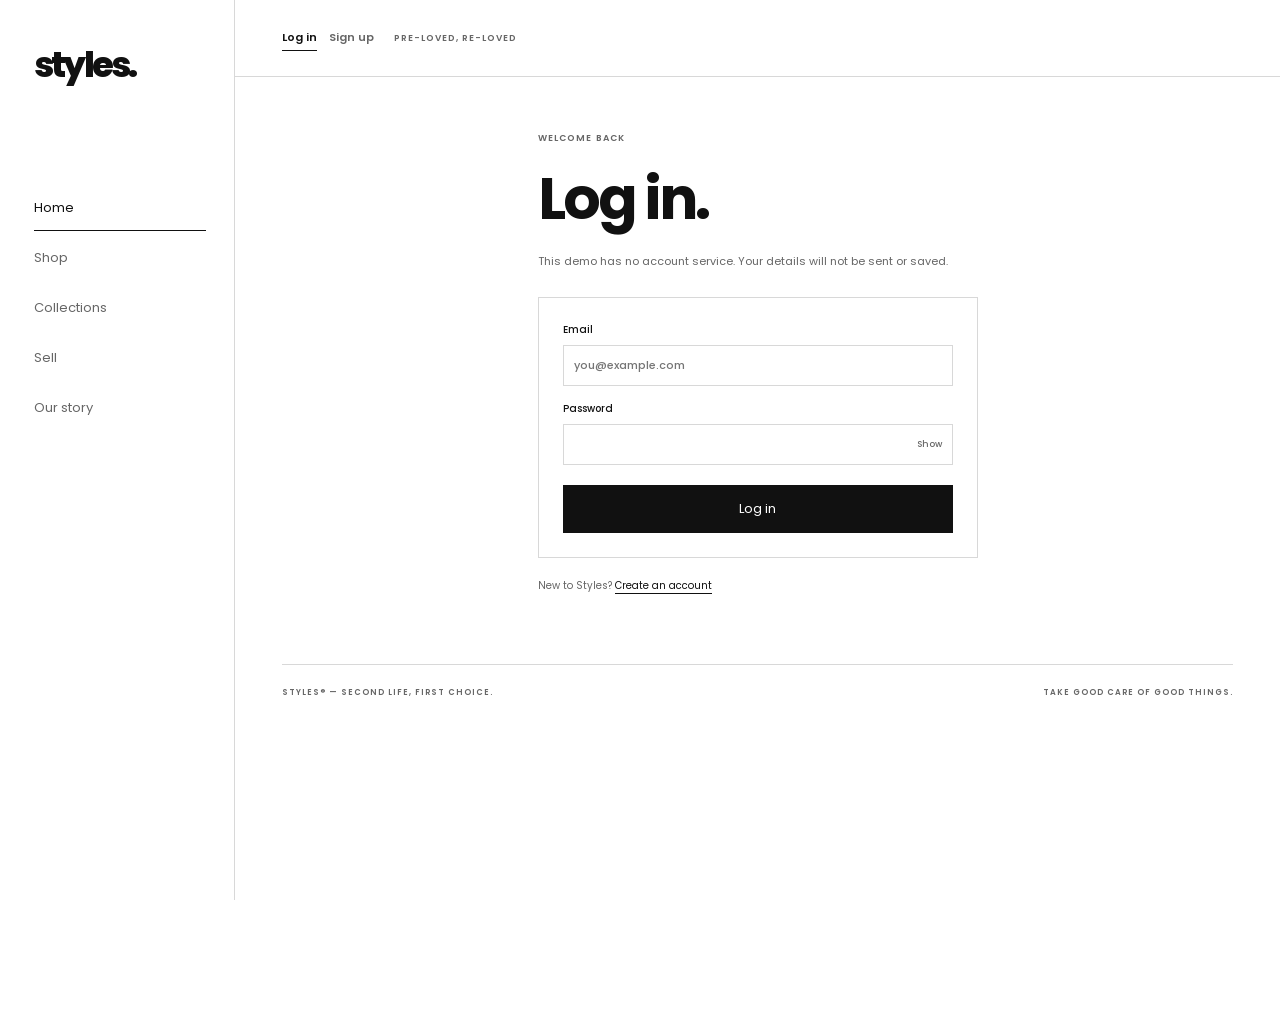
==== login.html @ 075c81fc "Commiti i pare - Norik Mala (faqet index, login, sign up)." ====
<!DOCTYPE html>
<html lang="en">
<head>
    <meta charset="UTF-8">
    <meta name="viewport" content="width=device-width, initial-scale=1.0">
    <meta name="theme-color" content="#ffffff">
    <title>Log in - Styles</title>
    <link href="https://fonts.googleapis.com/css2?family=Poppins:wght@400;500;600;700;800&display=swap" rel="stylesheet">
    <link rel="stylesheet" href="styles.css">
</head>
<body class="auth-page">
    <header>
        <div class="header-left">
            <a class="mobile-logo" href="index.html">styles<span>.</span></a>
            <nav class="account-links" aria-label="Account">
                <a class="active" href="login.html" aria-current="page">Log in</a>
                <a href="signup.html">Sign up</a>
            </nav>
            <p>Pre-loved, re-loved</p>
        </div>
    </header>
    <aside>
        <a class="logo" href="index.html">styles<span>.</span></a>
        <nav aria-label="Main navigation">
            <a href="index.html" class="active" aria-current="page">Home</a>
            <a href="shop.html">Shop</a>
            <a href="collections.html">Collections</a>
            <a href="sell.html">Sell</a>
            <a href="about.html">Our story</a>
        </nav>
    </aside>
    <main>
        <section class="auth-layout">
            <p class="auth-eyebrow">WELCOME BACK</p>
            <h1>Log in<span class="accent-dot">.</span></h1>
            <p class="auth-note">This demo has no account service. Your details will not be sent or saved.</p>
            <form class="auth-form" id="auth-form">
                <label>Email
                    <input type="email" name="email" autocomplete="email" placeholder="you@example.com" required>
                </label>
                <label>Password
                    <span class="password-field">
                        <input id="login-password" type="password" name="password" autocomplete="current-password" minlength="8" required>
                        <button class="password-toggle" type="button" aria-controls="login-password" aria-pressed="false">Show</button>
                    </span>
                </label>
                <button class="button" type="submit">Log in</button>
                <p class="auth-result" role="status" hidden>Demo only: sign-in is not connected and no details were sent.</p>
            </form>
            <p class="auth-switch">New to Styles? <a href="signup.html">Create an account</a></p>
        </section>
        <footer class="site-footer">
            <span>STYLES® — SECOND LIFE, FIRST CHOICE.</span>
            <span>TAKE GOOD CARE OF GOOD THINGS.</span>
        </footer>
    </main>
    <script src="script.js"></script>
</body>
</html>
---- styles.css ----
:root {
    --paper: #ffffff;
    --ink: #111111;
    --line: rgba(17, 17, 17, 0.16);
    --muted: #666666;
    --font: "Poppins", "Arial", sans-serif;
}

* {
    box-sizing: border-box;
}

html {
    scroll-behavior: smooth;
}

body {
    margin: 0;
    background: var(--paper);
    color: var(--ink);
    font-family: var(--font);
    font-size: 13px;
}

a {
    color: inherit;
    text-decoration: none;
}

a:hover {
    text-decoration: underline;
    text-decoration-color: var(--ink);
    text-underline-offset: 4px;
}

button,
input {
    font: inherit;
}

img {
    display: block;
    width: 100%;
}

aside {
    position: fixed;
    z-index: 3;
    top: 0;
    bottom: 0;
    left: 0;
    width: 235px;
    padding: 38px 28px 27px 34px;
    border-right: 1px solid var(--line);
    background: var(--paper);
}

.logo {
    display: block;
    width: fit-content;
    font-size: 35px;
    font-weight: 800;
    letter-spacing: -2.8px;
}

.mobile-logo {
    display: none;
}

aside nav {
    display: grid;
    gap: 5px;
    margin-top: 95px;
}

aside nav a {
    min-height: 42px;
    border-bottom: 1px solid transparent;
    padding: 12px 0;
    color: var(--muted);
    font-size: 13px;
}

aside nav a:hover,
aside nav a.active {
    border-bottom-color: var(--ink);
    color: var(--ink);
    text-decoration: none;
}

main {
    min-height: 100vh;
    margin-left: 235px;
    padding: 0 47px;
}

header {
    display: flex;
    height: 77px;
    align-items: center;
    justify-content: space-between;
    margin-left: 235px;
    padding: 0 47px;
    border-bottom: 1px solid var(--line);
}

header p {
    color: var(--muted);
    font-size: 9px;
    font-weight: 600;
    letter-spacing: 1px;
    text-transform: uppercase;
}

.header-left {
    display: flex;
    align-items: center;
    gap: 20px;
}

.account-links {
    display: flex;
    align-items: center;
    gap: 12px;
    margin: 0;
}

.account-links a {
    border-bottom: 1px solid transparent;
    padding: 4px 0;
    color: var(--muted);
    font-size: 11px;
    font-weight: 600;
}

.account-links a:hover,
.account-links a.active {
    border-bottom-color: var(--ink);
    color: var(--ink);
    text-decoration: none;
}

[hidden] {
    display: none;
}

.hero {
    display: grid;
    min-height: 552px;
    grid-template-columns: 0.94fr 1.06fr;
    border-bottom: 1px solid var(--line);
}

.hero-copy {
    display: flex;
    flex-direction: column;
    align-items: flex-start;
    justify-content: center;
    padding: 42px 40px 42px 0;
}

.hero-copy > p:first-child {
    color: var(--muted);
    font-size: 9px;
    font-weight: 600;
    letter-spacing: 1.15px;
}

.hero-copy h1 {
    margin: 22px 0 0;
    font-size: clamp(48px, 5.2vw, 76px);
    font-weight: 700;
    letter-spacing: -5px;
    line-height: 0.99;
}

.hero-copy > p:last-of-type {
    max-width: 370px;
    margin: 20px 0 0;
    color: var(--muted);
    line-height: 1.9;
}

.actions {
    display: flex;
    align-items: center;
    gap: 18px;
    margin-top: 27px;
}

.actions a:last-child {
    border-bottom: 1px solid var(--line);
    padding: 8px 0;
    font-size: 11px;
}

.button {
    display: inline-block;
    min-height: 45px;
    border: 1px solid var(--ink);
    padding: 13px 17px;
    background: var(--ink);
    color: var(--paper);
    cursor: pointer;
}

.button:hover {
    background: var(--paper);
    color: var(--ink);
    text-decoration: none;
}

.hero > img {
    height: 552px;
    object-fit: cover;
    object-position: center 39%;
    filter: saturate(0.75);
}

main > .page > h2 {
    margin: 39px 0 17px;
}

.products {
    display: grid;
    grid-template-columns: repeat(3, minmax(0, 1fr));
    gap: 20px;
}

.card {
    position: relative;
    min-width: 0;
}

.card img {
    height: 228px;
    object-fit: cover;
}

.card h3 {
    margin: 11px 0 4px;
    font-size: 11px;
    font-weight: 600;
}

.card p {
    margin: 0;
    color: var(--muted);
    font-size: 9px;
}

.site-footer {
    display: flex;
    min-height: 58px;
    align-items: center;
    justify-content: space-between;
    gap: 16px;
    margin-top: 37px;
    border-top: 1px solid var(--line);
    color: var(--muted);
    font-size: 8px;
    font-weight: 600;
    letter-spacing: 1px;
}

.auth-layout {
    width: min(440px, 100%);
    margin: 55px auto 70px;
}

.auth-eyebrow {
    margin: 0;
    color: var(--muted);
    font-size: 9px;
    font-weight: 600;
    letter-spacing: 1.15px;
}

.auth-layout h1 {
    margin: 10px 0;
    font-size: clamp(42px, 6vw, 58px);
    letter-spacing: -3px;
}

.auth-note {
    margin: 0 0 25px;
    color: var(--muted);
    font-size: 11px;
    line-height: 1.8;
}

.auth-form {
    border: 1px solid var(--line);
    padding: 24px;
    background: var(--paper);
}

.auth-form label {
    display: block;
    margin-bottom: 15px;
    font-size: 10px;
    font-weight: 500;
}

.auth-form input {
    display: block;
    width: 100%;
    height: 41px;
    margin-top: 7px;
    border: 1px solid var(--line);
    padding: 0 10px;
    outline-color: var(--ink);
    background: transparent;
    color: var(--ink);
    font-size: 11px;
}

.auth-form input:hover {
    border-color: var(--ink);
}

.password-field {
    position: relative;
    display: block;
}

.password-field input {
    padding-right: 58px;
}

.password-toggle {
    position: absolute;
    top: 50%;
    right: 9px;
    transform: translateY(-50%);
    border: 0;
    padding: 4px 2px;
    background: transparent;
    color: var(--muted);
    font-size: 9px;
    cursor: pointer;
}

.password-toggle:hover {
    color: var(--ink);
    text-decoration: underline;
    text-underline-offset: 3px;
}

.auth-form .button {
    width: 100%;
    margin-top: 5px;
}

.auth-result {
    margin: 15px 0 0;
    color: var(--ink);
    font-size: 10px;
    line-height: 1.7;
}

.auth-switch {
    margin-top: 20px;
    color: var(--muted);
    font-size: 10px;
}

.auth-switch a {
    border-bottom: 1px solid var(--ink);
    color: var(--ink);
}

@media (max-width: 900px) {
    aside {
        position: static;
        width: 100%;
        height: auto;
        border-right: 0;
        border-bottom: 1px solid var(--line);
        padding: 14px 20px;
    }

    aside > .logo {
        display: none;
    }

    .mobile-logo {
        display: block;
        width: fit-content;
        font-size: 25px;
        font-weight: 800;
        letter-spacing: -2px;
    }

    .header-left {
        gap: 12px;
    }

    aside nav {
        display: flex;
        flex-wrap: wrap;
        gap: 0 18px;
        margin-top: 0;
    }

    main,
    header {
        margin-left: 0;
        padding: 0 20px;
    }

    .hero {
        display: flex;
        flex-direction: column;
    }

    .hero-copy {
        min-height: 380px;
    }

    .hero > img {
        height: 400px;
    }

    .products {
        display: flex;
        flex-wrap: wrap;
    }

    .products > .card {
        flex: 0 1 calc(50% - 10px);
    }

    .site-footer {
        flex-wrap: wrap;
        padding: 14px 0;
    }
}

@media (max-width: 540px) {
    .header-left > p {
        display: none;
    }

    .hero-copy {
        min-height: 330px;
    }

    .hero-copy h1 {
        letter-spacing: -3px;
    }

    .hero > img {
        height: 330px;
    }

    .products > .card img {
        height: 170px;
    }
}
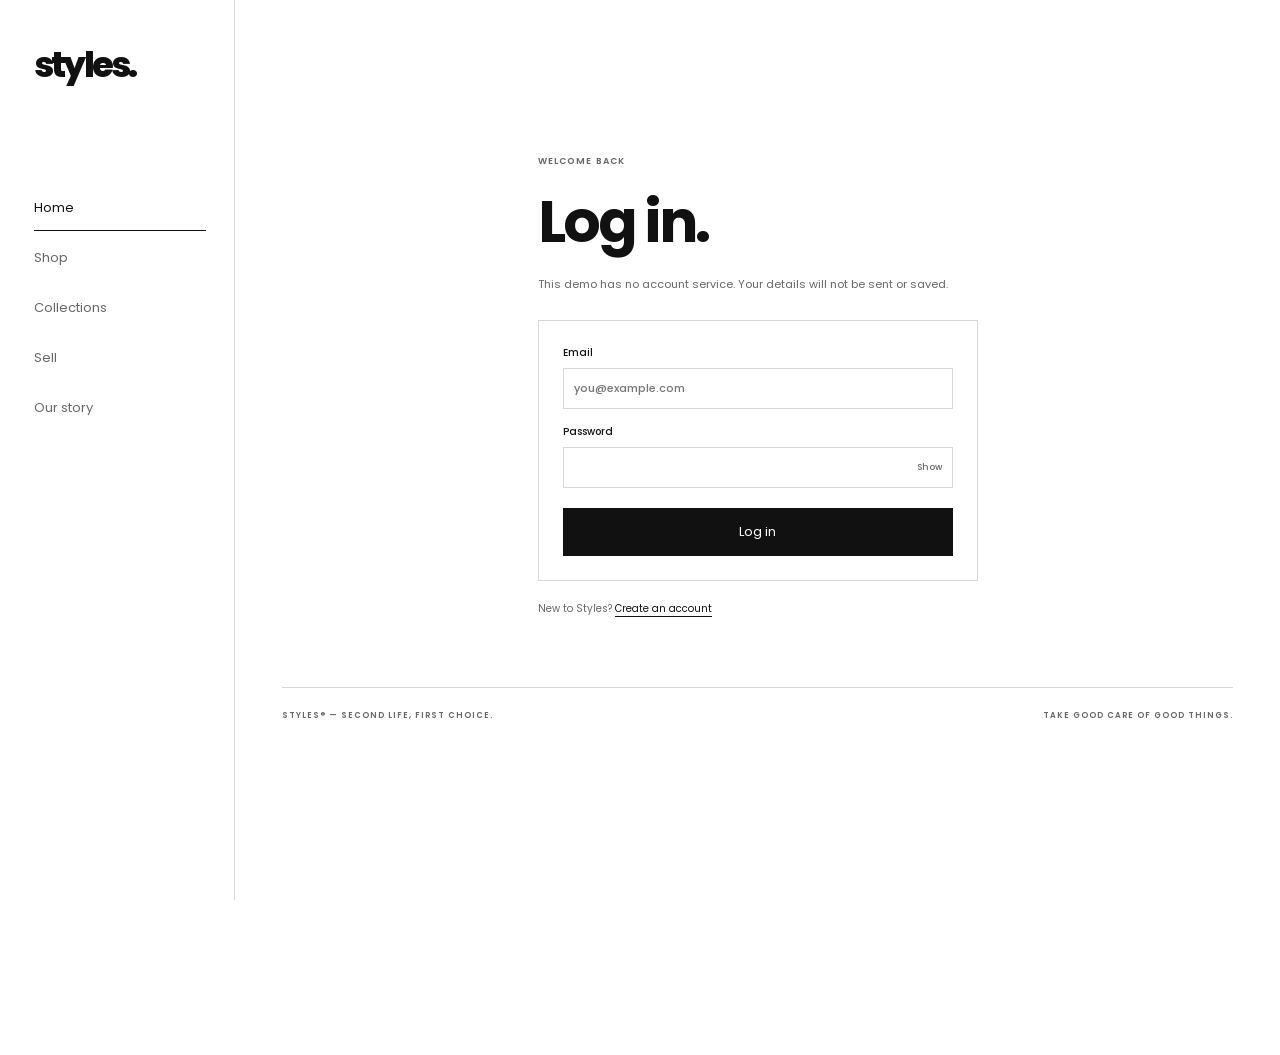
==== commit d9e8944b: "Comit 2 - Vahidin Ejupi (shop page)" ====
--- a/login.html
+++ b/login.html
@@ -18,6 +18,15 @@
             </nav>
             <p>Pre-loved, re-loved</p>
         </div>
+        <label>Search <input id="search" type="search" placeholder="Find a piece"></label>
+        <button id="cart" type="button" aria-label="Shopping bag, 0 items">
+            <svg class="cart-icon" viewBox="0 0 24 24" aria-hidden="true">
+                <path d="M5 8h14l1 12H4L5 8Z"></path>
+                <path d="M9 9V6a3 3 0 0 1 6 0v3"></path>
+            </svg>
+            <span class="cart-count" id="cart-count" aria-hidden="true">0</span>
+        </button>
+
     </header>
     <aside>
         <a class="logo" href="index.html">styles<span>.</span></a>
--- a/styles.css
+++ b/styles.css
@@ -1,460 +1,679 @@
 :root {
-    --paper: #ffffff;
-    --ink: #111111;
-    --line: rgba(17, 17, 17, 0.16);
-    --muted: #666666;
-    --font: "Poppins", "Arial", sans-serif;
+  --paper: #ffffff;
+  --ink: #111111;
+  --line: rgba(17, 17, 17, 0.16);
+  --muted: #666666;
+  --font: "Poppins", "Arial", sans-serif;
 }
 
 * {
-    box-sizing: border-box;
+  box-sizing: border-box;
 }
 
 html {
-    scroll-behavior: smooth;
+  scroll-behavior: smooth;
 }
 
 body {
-    margin: 0;
-    background: var(--paper);
-    color: var(--ink);
-    font-family: var(--font);
-    font-size: 13px;
+  margin: 0;
+  background: var(--paper);
+  color: var(--ink);
+  font-family: var(--font);
+  font-size: 13px;
 }
 
 a {
-    color: inherit;
-    text-decoration: none;
+  color: inherit;
+  text-decoration: none;
 }
 
 a:hover {
-    text-decoration: underline;
-    text-decoration-color: var(--ink);
-    text-underline-offset: 4px;
+  text-decoration: underline;
+  text-decoration-color: var(--ink);
+  text-underline-offset: 4px;
 }
 
 button,
-input {
-    font: inherit;
+input,
+select {
+  font: inherit;
 }
 
 img {
-    display: block;
+  display: block;
+  width: 100%;
+}
+
+aside {
+  position: fixed;
+  z-index: 3;
+  top: 0;
+  bottom: 0;
+  left: 0;
+  width: 235px;
+  padding: 38px 28px 27px 34px;
+  border-right: 1px solid var(--line);
+  background: var(--paper);
+}
+
+.logo {
+  display: block;
+  width: fit-content;
+  font-size: 35px;
+  font-weight: 800;
+  letter-spacing: -2.8px;
+}
+
+.mobile-logo {
+  display: none;
+}
+
+aside nav {
+  display: grid;
+  gap: 5px;
+  margin-top: 95px;
+}
+
+aside nav a {
+  min-height: 42px;
+  border-bottom: 1px solid transparent;
+  padding: 12px 0;
+  color: var(--muted);
+  font-size: 13px;
+}
+
+aside nav a:hover,
+aside nav a.active {
+  border-bottom-color: var(--ink);
+  color: var(--ink);
+  text-decoration: none;
+}
+
+main {
+  min-height: 100vh;
+  margin-left: 235px;
+  padding: 0 47px;
+}
+
+header label {
+  display: flex;
+  align-items: center;
+  gap: 8px;
+  margin-left: auto;
+  margin-right: 24px;
+  color: var(--muted);
+  font-size: 10px;
+}
+
+header input {
+  width: 125px;
+  border: 0;
+  border-bottom: 1px solid var(--line);
+  padding: 7px 4px;
+  outline: 0;
+  background: transparent;
+  color: var(--ink);
+}
+
+#cart {
+  position: relative;
+  display: grid;
+  width: 38px;
+  height: 38px;
+  min-width: 46px;
+  place-items: center;
+  border: 0;
+  background: transparent;
+  color: var(--ink);
+  cursor: pointer;
+}
+
+.cart-icon {
+  width: 20px;
+  height: 20px;
+  fill: none;
+  stroke: currentColor;
+  stroke-linecap: round;
+  stroke-linejoin: round;
+  stroke-width: 1.5;
+}
+
+.cart-count {
+  position: absolute;
+  top: 1px;
+  right: 0;
+  display: grid;
+  min-width: 15px;
+  height: 15px;
+  place-items: center;
+  border-radius: 50%;
+  padding: 0 3px;
+  background: var(--ink);
+  color: var(--paper);
+  font-size: 8px;
+  font-weight: 600;
+  line-height: 1;
+}
+
+input:hover,
+select:hover {
+  border-color: var(--ink);
+}
+
+.page-heading {
+  display: flex;
+  min-height: 150px;
+  align-items: flex-end;
+  justify-content: space-between;
+  gap: 50px;
+  margin: 39px 0 17px;
+  border-bottom: 1px solid var(--line);
+  padding-bottom: 25px;
+}
+
+.page-heading h1 {
+  margin: 22px 0 0;
+  font-size: 58px;
+  font-weight: 700;
+  letter-spacing: -5px;
+  line-height: 0.99;
+}
+
+.page-heading > p {
+  max-width: 360px;
+  margin: 0 0 5px;
+  color: var(--muted);
+  font-size: 9px;
+  font-weight: 600;
+  letter-spacing: 1.15px;
+  line-height: 1.9;
+}
+
+.shop-tools {
+  display: flex;
+  align-items: flex-end;
+  justify-content: space-between;
+  gap: 18px;
+  margin: 20px 0 16px;
+}
+
+.shop-tools label {
+  display: grid;
+  gap: 6px;
+  color: var(--muted);
+  font-size: 9px;
+  font-weight: 600;
+}
+
+.shop-search {
+  flex: 1 1 220px;
+}
+
+.sort-control {
+  flex: 0 1 190px;
+}
+
+.shop-tools input,
+.shop-tools select {
+  width: 100%;
+  height: 38px;
+  border: 1px solid var(--line);
+  padding: 0 10px;
+  outline-color: var(--ink);
+  background: transparent;
+  color: var(--ink);
+  font-size: 10px;
+}
+
+.filters {
+  display: flex;
+  min-height: 53px;
+  align-items: center;
+  gap: 6px;
+  border-top: 1px solid var(--line);
+  border-bottom: 1px solid var(--line);
+}
+
+.filters button {
+  border: 1px solid transparent;
+  padding: 7px 10px;
+  background: transparent;
+  color: var(--muted);
+  font-size: 9px;
+  cursor: pointer;
+}
+
+.filters button.selected {
+  border-color: var(--ink);
+  color: var(--ink);
+}
+
+.filters button:hover {
+  color: var(--ink);
+  text-decoration: underline;
+  text-underline-offset: 5px;
+}
+
+#total {
+  margin-left: auto;
+  color: var(--muted);
+  font-size: 9px;
+  letter-spacing: 1px;
+  text-transform: uppercase;
+}
+
+.shop-products {
+  padding: 22px 0 45px;
+}
+
+.shop-products .card img {
+  height: 256px;
+}
+
+.add {
+  width: 100%;
+  border: 0;
+  border-bottom: 1px solid var(--line);
+  margin-top: 12px;
+  padding: 9px 0;
+  background: transparent;
+  text-align: left;
+  cursor: pointer;
+}
+
+.add:hover {
+  border-color: var(--ink);
+}
+
+#empty {
+  padding: 80px 0;
+  color: var(--muted);
+  text-align: center;
+}
+
+header p {
+  color: var(--muted);
+  font-size: 9px;
+  font-weight: 600;
+  letter-spacing: 1px;
+  text-transform: uppercase;
+}
+
+.header-left {
+  display: flex;
+  align-items: center;
+  gap: 20px;
+}
+
+.account-links {
+  display: flex;
+  align-items: center;
+  gap: 12px;
+  margin: 0;
+}
+
+.account-links a {
+  border-bottom: 1px solid transparent;
+  padding: 4px 0;
+  color: var(--muted);
+  font-size: 11px;
+  font-weight: 600;
+}
+
+.account-links a:hover,
+.account-links a.active {
+  border-bottom-color: var(--ink);
+  color: var(--ink);
+  text-decoration: none;
+}
+
+[hidden] {
+  display: none;
+}
+
+.hero {
+  display: grid;
+  min-height: 552px;
+  grid-template-columns: 0.94fr 1.06fr;
+  border-bottom: 1px solid var(--line);
+}
+
+.hero-copy {
+  display: flex;
+  flex-direction: column;
+  align-items: flex-start;
+  justify-content: center;
+  padding: 42px 40px 42px 0;
+}
+
+.hero-copy > p:first-child {
+  color: var(--muted);
+  font-size: 9px;
+  font-weight: 600;
+  letter-spacing: 1.15px;
+}
+
+.hero-copy h1 {
+  margin: 22px 0 0;
+  font-size: clamp(48px, 5.2vw, 76px);
+  font-weight: 700;
+  letter-spacing: -5px;
+  line-height: 0.99;
+}
+
+.hero-copy > p:last-of-type {
+  max-width: 370px;
+  margin: 20px 0 0;
+  color: var(--muted);
+  line-height: 1.9;
+}
+
+.actions {
+  display: flex;
+  align-items: center;
+  gap: 18px;
+  margin-top: 27px;
+}
+
+.actions a:last-child {
+  border-bottom: 1px solid var(--line);
+  padding: 8px 0;
+  font-size: 11px;
+}
+
+.button {
+  display: inline-block;
+  min-height: 45px;
+  border: 1px solid var(--ink);
+  padding: 13px 17px;
+  background: var(--ink);
+  color: var(--paper);
+  cursor: pointer;
+}
+
+.button:hover {
+  background: var(--paper);
+  color: var(--ink);
+  text-decoration: none;
+}
+
+.hero > img {
+  height: 552px;
+  object-fit: cover;
+  object-position: center 39%;
+  filter: saturate(0.75);
+}
+
+main > .page > h2 {
+  margin: 39px 0 17px;
+}
+
+.products {
+  display: grid;
+  grid-template-columns: repeat(3, minmax(0, 1fr));
+  gap: 20px;
+}
+
+.card {
+  position: relative;
+  min-width: 0;
+}
+
+.card img {
+  height: 228px;
+  object-fit: cover;
+}
+
+.card h3 {
+  margin: 11px 0 4px;
+  font-size: 11px;
+  font-weight: 600;
+}
+
+.card p {
+  margin: 0;
+  color: var(--muted);
+  font-size: 9px;
+}
+
+.site-footer {
+  display: flex;
+  min-height: 58px;
+  align-items: center;
+  justify-content: space-between;
+  gap: 16px;
+  margin-top: 37px;
+  border-top: 1px solid var(--line);
+  color: var(--muted);
+  font-size: 8px;
+  font-weight: 600;
+  letter-spacing: 1px;
+}
+
+.auth-layout {
+  width: min(440px, 100%);
+  margin: 55px auto 70px;
+}
+
+.auth-eyebrow {
+  margin: 0;
+  color: var(--muted);
+  font-size: 9px;
+  font-weight: 600;
+  letter-spacing: 1.15px;
+}
+
+.auth-layout h1 {
+  margin: 10px 0;
+  font-size: clamp(42px, 6vw, 58px);
+  letter-spacing: -3px;
+}
+
+.auth-note {
+  margin: 0 0 25px;
+  color: var(--muted);
+  font-size: 11px;
+  line-height: 1.8;
+}
+
+.auth-form {
+  border: 1px solid var(--line);
+  padding: 24px;
+  background: var(--paper);
+}
+
+.auth-form label {
+  display: block;
+  margin-bottom: 15px;
+  font-size: 10px;
+  font-weight: 500;
+}
+
+.auth-form input {
+  display: block;
+  width: 100%;
+  height: 41px;
+  margin-top: 7px;
+  border: 1px solid var(--line);
+  padding: 0 10px;
+  outline-color: var(--ink);
+  background: transparent;
+  color: var(--ink);
+  font-size: 11px;
+}
+
+.auth-form input:hover {
+  border-color: var(--ink);
+}
+
+.password-field {
+  position: relative;
+  display: block;
+}
+
+.password-field input {
+  padding-right: 58px;
+}
+
+.password-toggle {
+  position: absolute;
+  top: 50%;
+  right: 9px;
+  transform: translateY(-50%);
+  border: 0;
+  padding: 4px 2px;
+  background: transparent;
+  color: var(--muted);
+  font-size: 9px;
+  cursor: pointer;
+}
+
+.password-toggle:hover {
+  color: var(--ink);
+  text-decoration: underline;
+  text-underline-offset: 3px;
+}
+
+.auth-form .button {
+  width: 100%;
+  margin-top: 5px;
+}
+
+.auth-result {
+  margin: 15px 0 0;
+  color: var(--ink);
+  font-size: 10px;
+  line-height: 1.7;
+}
+
+.auth-switch {
+  margin-top: 20px;
+  color: var(--muted);
+  font-size: 10px;
+}
+
+.auth-switch a {
+  border-bottom: 1px solid var(--ink);
+  color: var(--ink);
+}
+
+@media (max-width: 900px) {
+  aside {
+    position: static;
     width: 100%;
-}
-
-aside {
-    position: fixed;
-    z-index: 3;
-    top: 0;
-    bottom: 0;
-    left: 0;
-    width: 235px;
-    padding: 38px 28px 27px 34px;
-    border-right: 1px solid var(--line);
-    background: var(--paper);
-}
-
-.logo {
+    height: auto;
+    border-right: 0;
+    border-bottom: 1px solid var(--line);
+    padding: 14px 20px;
+  }
+
+  aside > .logo {
+    display: none;
+  }
+
+  .mobile-logo {
     display: block;
     width: fit-content;
-    font-size: 35px;
+    font-size: 25px;
     font-weight: 800;
-    letter-spacing: -2.8px;
-}
-
-.mobile-logo {
-    display: none;
-}
-
-aside nav {
-    display: grid;
-    gap: 5px;
-    margin-top: 95px;
-}
-
-aside nav a {
-    min-height: 42px;
-    border-bottom: 1px solid transparent;
-    padding: 12px 0;
-    color: var(--muted);
-    font-size: 13px;
-}
-
-aside nav a:hover,
-aside nav a.active {
-    border-bottom-color: var(--ink);
-    color: var(--ink);
-    text-decoration: none;
-}
-
-main {
-    min-height: 100vh;
-    margin-left: 235px;
-    padding: 0 47px;
-}
-
-header {
+    letter-spacing: -2px;
+  }
+
+  .header-left {
+    gap: 12px;
+  }
+
+  aside nav {
     display: flex;
-    height: 77px;
-    align-items: center;
-    justify-content: space-between;
-    margin-left: 235px;
-    padding: 0 47px;
-    border-bottom: 1px solid var(--line);
-}
-
-header p {
-    color: var(--muted);
-    font-size: 9px;
-    font-weight: 600;
-    letter-spacing: 1px;
-    text-transform: uppercase;
-}
-
-.header-left {
-    display: flex;
-    align-items: center;
-    gap: 20px;
-}
-
-.account-links {
-    display: flex;
-    align-items: center;
-    gap: 12px;
-    margin: 0;
-}
-
-.account-links a {
-    border-bottom: 1px solid transparent;
-    padding: 4px 0;
-    color: var(--muted);
-    font-size: 11px;
-    font-weight: 600;
-}
-
-.account-links a:hover,
-.account-links a.active {
-    border-bottom-color: var(--ink);
-    color: var(--ink);
-    text-decoration: none;
-}
-
-[hidden] {
-    display: none;
-}
-
-.hero {
-    display: grid;
-    min-height: 552px;
-    grid-template-columns: 0.94fr 1.06fr;
-    border-bottom: 1px solid var(--line);
-}
-
-.hero-copy {
+    flex-wrap: wrap;
+    gap: 0 18px;
+    margin-top: 0;
+  }
+
+  main,
+  header {
+    margin-left: 0;
+    padding: 0 20px;
+  }
+
+  .hero {
     display: flex;
     flex-direction: column;
+  }
+
+  .hero-copy {
+    min-height: 380px;
+  }
+
+  .hero > img {
+    height: 400px;
+  }
+
+  .products {
+    display: flex;
+    flex-wrap: wrap;
+  }
+
+  .products > .card {
+    flex: 0 1 calc(50% - 10px);
+  }
+
+  .site-footer {
+    flex-wrap: wrap;
+    padding: 14px 0;
+  }
+}
+
+@media (max-width: 540px) {
+  header label {
+    display: none;
+  }
+
+  .page-heading {
     align-items: flex-start;
-    justify-content: center;
-    padding: 42px 40px 42px 0;
-}
-
-.hero-copy > p:first-child {
-    color: var(--muted);
-    font-size: 9px;
-    font-weight: 600;
-    letter-spacing: 1.15px;
-}
-
-.hero-copy h1 {
-    margin: 22px 0 0;
-    font-size: clamp(48px, 5.2vw, 76px);
-    font-weight: 700;
-    letter-spacing: -5px;
-    line-height: 0.99;
-}
-
-.hero-copy > p:last-of-type {
-    max-width: 370px;
-    margin: 20px 0 0;
-    color: var(--muted);
-    line-height: 1.9;
-}
-
-.actions {
-    display: flex;
-    align-items: center;
-    gap: 18px;
-    margin-top: 27px;
-}
-
-.actions a:last-child {
-    border-bottom: 1px solid var(--line);
-    padding: 8px 0;
-    font-size: 11px;
-}
-
-.button {
-    display: inline-block;
-    min-height: 45px;
-    border: 1px solid var(--ink);
-    padding: 13px 17px;
-    background: var(--ink);
-    color: var(--paper);
-    cursor: pointer;
-}
-
-.button:hover {
-    background: var(--paper);
-    color: var(--ink);
-    text-decoration: none;
-}
-
-.hero > img {
-    height: 552px;
-    object-fit: cover;
-    object-position: center 39%;
-    filter: saturate(0.75);
-}
-
-main > .page > h2 {
-    margin: 39px 0 17px;
-}
-
-.products {
-    display: grid;
-    grid-template-columns: repeat(3, minmax(0, 1fr));
-    gap: 20px;
-}
-
-.card {
-    position: relative;
-    min-width: 0;
-}
-
-.card img {
-    height: 228px;
-    object-fit: cover;
-}
-
-.card h3 {
-    margin: 11px 0 4px;
-    font-size: 11px;
-    font-weight: 600;
-}
-
-.card p {
-    margin: 0;
-    color: var(--muted);
-    font-size: 9px;
-}
-
-.site-footer {
-    display: flex;
-    min-height: 58px;
-    align-items: center;
-    justify-content: space-between;
-    gap: 16px;
-    margin-top: 37px;
-    border-top: 1px solid var(--line);
-    color: var(--muted);
-    font-size: 8px;
-    font-weight: 600;
-    letter-spacing: 1px;
-}
-
-.auth-layout {
-    width: min(440px, 100%);
-    margin: 55px auto 70px;
-}
-
-.auth-eyebrow {
-    margin: 0;
-    color: var(--muted);
-    font-size: 9px;
-    font-weight: 600;
-    letter-spacing: 1.15px;
-}
-
-.auth-layout h1 {
-    margin: 10px 0;
-    font-size: clamp(42px, 6vw, 58px);
+    flex-direction: column;
+    gap: 8px;
+    padding-top: 30px;
+  }
+
+  .filters {
+    flex-wrap: wrap;
+    padding: 10px 0;
+  }
+
+  .shop-tools {
+    align-items: stretch;
+    flex-direction: column;
+  }
+
+  .shop-search,
+  .sort-control {
+    flex: auto;
+    width: 100%;
+  }
+
+  #total {
+    width: 100%;
+    margin: 5px 0 0;
+  }
+
+  .header-left > p {
+    display: none;
+  }
+
+  .hero-copy {
+    min-height: 330px;
+  }
+
+  .hero-copy h1 {
     letter-spacing: -3px;
-}
-
-.auth-note {
-    margin: 0 0 25px;
-    color: var(--muted);
-    font-size: 11px;
-    line-height: 1.8;
-}
-
-.auth-form {
-    border: 1px solid var(--line);
-    padding: 24px;
-    background: var(--paper);
-}
-
-.auth-form label {
-    display: block;
-    margin-bottom: 15px;
-    font-size: 10px;
-    font-weight: 500;
-}
-
-.auth-form input {
-    display: block;
-    width: 100%;
-    height: 41px;
-    margin-top: 7px;
-    border: 1px solid var(--line);
-    padding: 0 10px;
-    outline-color: var(--ink);
-    background: transparent;
-    color: var(--ink);
-    font-size: 11px;
-}
-
-.auth-form input:hover {
-    border-color: var(--ink);
-}
-
-.password-field {
-    position: relative;
-    display: block;
-}
-
-.password-field input {
-    padding-right: 58px;
-}
-
-.password-toggle {
-    position: absolute;
-    top: 50%;
-    right: 9px;
-    transform: translateY(-50%);
-    border: 0;
-    padding: 4px 2px;
-    background: transparent;
-    color: var(--muted);
-    font-size: 9px;
-    cursor: pointer;
-}
-
-.password-toggle:hover {
-    color: var(--ink);
-    text-decoration: underline;
-    text-underline-offset: 3px;
-}
-
-.auth-form .button {
-    width: 100%;
-    margin-top: 5px;
-}
-
-.auth-result {
-    margin: 15px 0 0;
-    color: var(--ink);
-    font-size: 10px;
-    line-height: 1.7;
-}
-
-.auth-switch {
-    margin-top: 20px;
-    color: var(--muted);
-    font-size: 10px;
-}
-
-.auth-switch a {
-    border-bottom: 1px solid var(--ink);
-    color: var(--ink);
-}
-
-@media (max-width: 900px) {
-    aside {
-        position: static;
-        width: 100%;
-        height: auto;
-        border-right: 0;
-        border-bottom: 1px solid var(--line);
-        padding: 14px 20px;
-    }
-
-    aside > .logo {
-        display: none;
-    }
-
-    .mobile-logo {
-        display: block;
-        width: fit-content;
-        font-size: 25px;
-        font-weight: 800;
-        letter-spacing: -2px;
-    }
-
-    .header-left {
-        gap: 12px;
-    }
-
-    aside nav {
-        display: flex;
-        flex-wrap: wrap;
-        gap: 0 18px;
-        margin-top: 0;
-    }
-
-    main,
-    header {
-        margin-left: 0;
-        padding: 0 20px;
-    }
-
-    .hero {
-        display: flex;
-        flex-direction: column;
-    }
-
-    .hero-copy {
-        min-height: 380px;
-    }
-
-    .hero > img {
-        height: 400px;
-    }
-
-    .products {
-        display: flex;
-        flex-wrap: wrap;
-    }
-
-    .products > .card {
-        flex: 0 1 calc(50% - 10px);
-    }
-
-    .site-footer {
-        flex-wrap: wrap;
-        padding: 14px 0;
-    }
-}
-
-@media (max-width: 540px) {
-    .header-left > p {
-        display: none;
-    }
-
-    .hero-copy {
-        min-height: 330px;
-    }
-
-    .hero-copy h1 {
-        letter-spacing: -3px;
-    }
-
-    .hero > img {
-        height: 330px;
-    }
-
-    .products > .card img {
-        height: 170px;
-    }
-}+  }
+
+  .hero > img {
+    height: 330px;
+  }
+
+  .products > .card img {
+    height: 170px;
+  }
+}
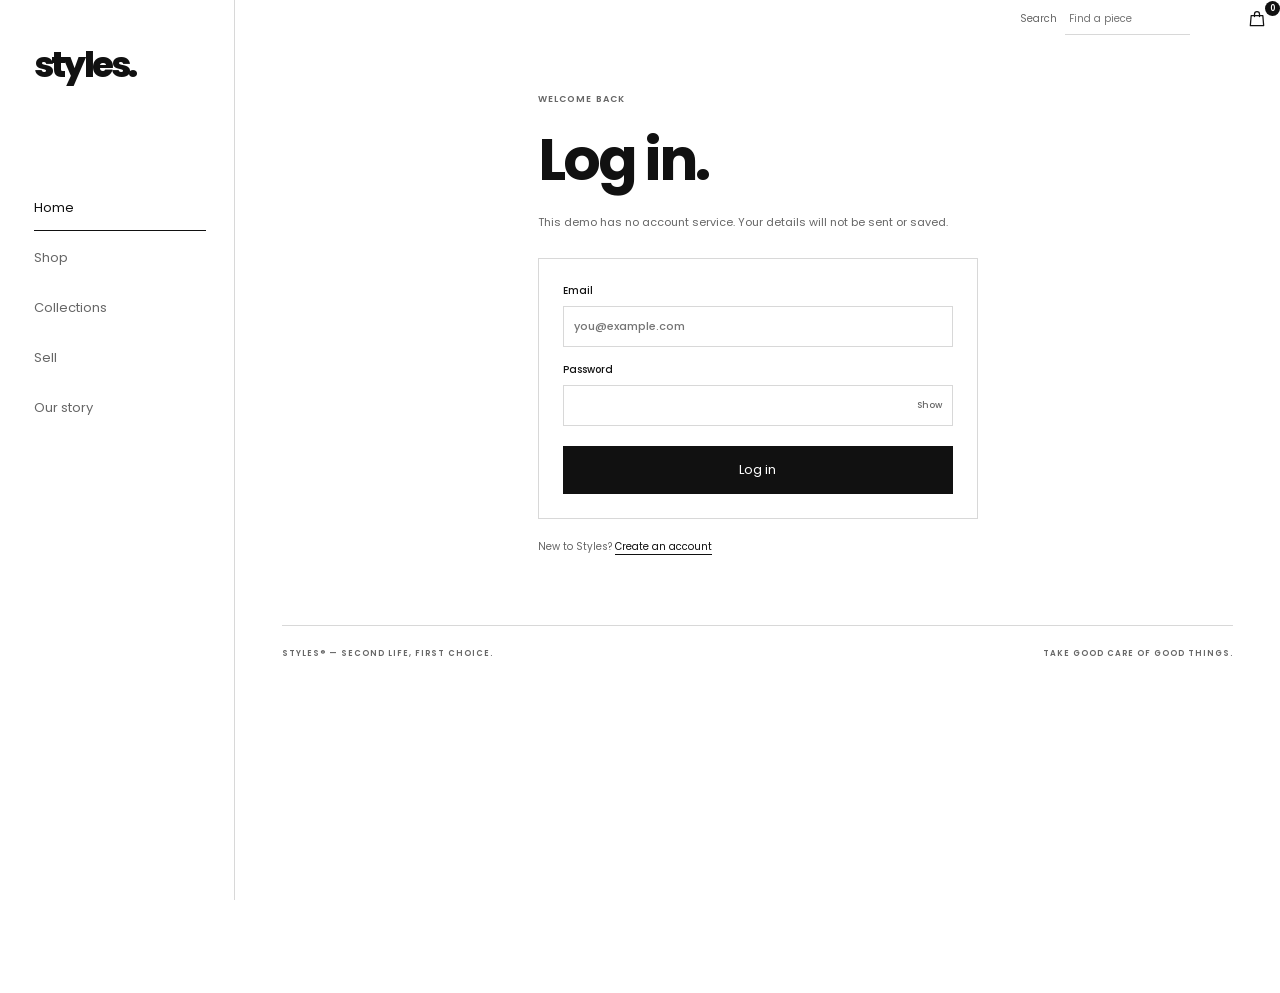
==== commit 30ce4d8c: "Nav Barx Fix - Vahidin Ejupi" ====
--- a/login.html
+++ b/login.html
@@ -17,15 +17,16 @@
                 <a href="signup.html">Sign up</a>
             </nav>
             <p>Pre-loved, re-loved</p>
+            <label>Search <input id="search" type="search" placeholder="Find a piece"></label>
+            <button id="cart" type="button" aria-label="Shopping bag, 0 items">
+                <svg class="cart-icon" viewBox="0 0 24 24" aria-hidden="true">
+                    <path d="M5 8h14l1 12H4L5 8Z"></path>
+                    <path d="M9 9V6a3 3 0 0 1 6 0v3"></path>
+                </svg>
+                <span class="cart-count" id="cart-count" aria-hidden="true">0</span>
+            </button>
         </div>
-        <label>Search <input id="search" type="search" placeholder="Find a piece"></label>
-        <button id="cart" type="button" aria-label="Shopping bag, 0 items">
-            <svg class="cart-icon" viewBox="0 0 24 24" aria-hidden="true">
-                <path d="M5 8h14l1 12H4L5 8Z"></path>
-                <path d="M9 9V6a3 3 0 0 1 6 0v3"></path>
-            </svg>
-            <span class="cart-count" id="cart-count" aria-hidden="true">0</span>
-        </button>
+        
 
     </header>
     <aside>
